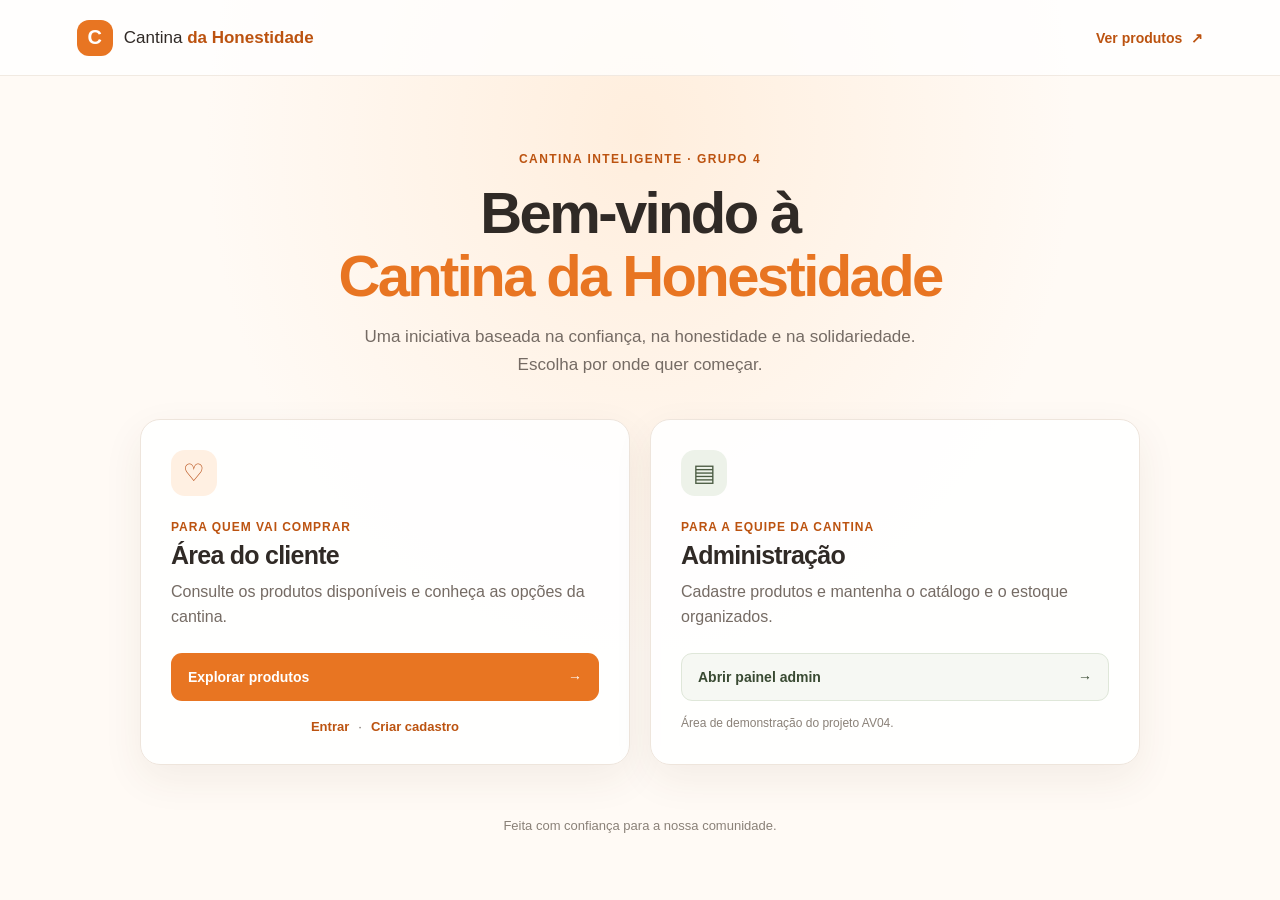
==== src/frontend/index.html @ 980b2676 "feat: recuperar telas e criar pagina inicial" ====
<!DOCTYPE html>
<html lang="pt-BR">
<head>
    <meta charset="UTF-8">
    <meta name="viewport" content="width=device-width, initial-scale=1.0">
    <meta name="theme-color" content="#fffaf5">
    <meta name="description" content="Acesse a Cantina da Honestidade como cliente ou administrador.">
    <title>Início | Cantina da Honestidade</title>
    <link rel="stylesheet" href="css/home.css">
</head>
<body>
    <header class="topo">
        <a class="marca" href="/" aria-label="Cantina da Honestidade — início">
            <span class="marca-icone" aria-hidden="true">C</span>
            <span>Cantina <strong>da Honestidade</strong></span>
        </a>
        <a class="atalho-topo" href="html/catalogo_produtos.html">Ver produtos <span aria-hidden="true">↗</span></a>
    </header>

    <main>
        <section class="apresentacao" aria-labelledby="titulo-principal">
            <p class="etiqueta">Cantina Inteligente · Grupo 4</p>
            <h1 id="titulo-principal">Bem-vindo à<br><span>Cantina da Honestidade</span></h1>
            <p class="subtitulo">Uma iniciativa baseada na confiança, na honestidade e na solidariedade. Escolha por onde quer começar.</p>
        </section>

        <section class="opcoes" aria-label="Escolha uma área">
            <article class="cartao cartao-cliente">
                <div class="cartao-icone cliente-icone" aria-hidden="true">♡</div>
                <p class="cartao-etiqueta">Para quem vai comprar</p>
                <h2>Área do cliente</h2>
                <p>Consulte os produtos disponíveis e conheça as opções da cantina.</p>
                <a class="botao botao-principal" href="html/catalogo_produtos.html">Explorar produtos <span aria-hidden="true">→</span></a>
                <div class="links-secundarios">
                    <a href="html/login.html">Entrar</a>
                    <span aria-hidden="true">·</span>
                    <a href="html/cadastro.html">Criar cadastro</a>
                </div>
            </article>

            <article class="cartao cartao-admin">
                <div class="cartao-icone admin-icone" aria-hidden="true">▤</div>
                <p class="cartao-etiqueta">Para a equipe da cantina</p>
                <h2>Administração</h2>
                <p>Cadastre produtos e mantenha o catálogo e o estoque organizados.</p>
                <a class="botao botao-secundario" href="html/catalogo_produtos_adm.html">Abrir painel admin <span aria-hidden="true">→</span></a>
                <p class="nota-admin">Área de demonstração do projeto AV04.</p>
            </article>
        </section>

        <p class="rodape">Feita com confiança para a nossa comunidade.</p>
    </main>
</body>
</html>
---- src/frontend/css/home.css ----
:root {
    color-scheme: light;
    --laranja: #e87522;
    --laranja-escuro: #bc5310;
    --texto: #302a26;
    --texto-suave: #756b64;
    --fundo: #fffaf5;
    --borda: #eee5dc;
}

* { box-sizing: border-box; }

body {
    min-height: 100vh;
    margin: 0;
    color: var(--texto);
    background:
        radial-gradient(ellipse at 50% 15%, rgba(255, 225, 195, .48), transparent 48%),
        var(--fundo);
    font-family: Inter, 'Segoe UI', Arial, sans-serif;
}

a { color: inherit; text-decoration: none; }

.topo {
    display: flex;
    min-height: 76px;
    align-items: center;
    justify-content: space-between;
    padding: 0 clamp(20px, 6vw, 88px);
    border-bottom: 1px solid rgba(238, 229, 220, .8);
    background: rgba(255, 255, 255, .78);
}

.marca { display: inline-flex; align-items: center; gap: 11px; font-size: 17px; }
.marca strong { color: var(--laranja-escuro); }
.marca-icone {
    display: grid;
    width: 36px;
    height: 36px;
    place-items: center;
    border-radius: 12px;
    color: #fff;
    background: var(--laranja);
    font-family: Inter, 'Segoe UI', Arial, sans-serif;
    font-size: 20px;
    font-weight: 800;
}
.atalho-topo { color: var(--laranja-escuro); font-size: 14px; font-weight: 700; }
.atalho-topo span { margin-left: 5px; }

main { width: min(100% - 40px, 1000px); margin: 0 auto; }
.apresentacao { max-width: 690px; margin: 76px auto 40px; text-align: center; }
.etiqueta, .cartao-etiqueta {
    color: var(--laranja-escuro);
    font-size: 12px;
    font-weight: 700;
    letter-spacing: .12em;
    text-transform: uppercase;
}
h1, h2 { font-family: Inter, 'Segoe UI', Arial, sans-serif; }
h1 { margin: 16px 0; font-size: clamp(36px, 6vw, 58px); line-height: 1.08; letter-spacing: -.045em; }
h1 span { color: var(--laranja); }
.subtitulo { max-width: 560px; margin: 0 auto; color: var(--texto-suave); font-size: 17px; line-height: 1.65; }

.opcoes { display: grid; grid-template-columns: repeat(2, minmax(0, 1fr)); gap: 20px; }
.cartao {
    padding: 30px;
    border: 1px solid var(--borda);
    border-radius: 20px;
    background: rgba(255, 255, 255, .92);
    box-shadow: 0 14px 40px rgba(79, 53, 31, .07);
}
.cartao-icone { display: grid; width: 46px; height: 46px; place-items: center; border-radius: 14px; font-size: 24px; }
.cliente-icone { color: #b64c13; background: #fff0e2; }
.admin-icone { color: #4a5b42; background: #edf2e9; }
.cartao-etiqueta { margin: 24px 0 7px; letter-spacing: .08em; }
h2 { margin: 0; font-size: 25px; letter-spacing: -.03em; }
.cartao > p:not(.cartao-etiqueta):not(.nota-admin) { min-height: 48px; margin: 10px 0 23px; color: var(--texto-suave); line-height: 1.55; }
.botao { display: flex; min-height: 48px; align-items: center; justify-content: space-between; padding: 0 16px; border: 1px solid transparent; border-radius: 11px; font-size: 14px; font-weight: 700; transition: transform .18s ease, box-shadow .18s ease, background .18s ease; }
.botao:hover { transform: translateY(-2px); box-shadow: 0 8px 18px rgba(66, 43, 25, .12); }
.botao:focus-visible, a:focus-visible { outline: 3px solid #f4b27d; outline-offset: 3px; }
.botao-principal { color: #fff; background: var(--laranja); }
.botao-principal:hover { background: #d9681c; }
.botao-secundario { color: #394a32; border-color: #dfe7d9; background: #f6f8f3; }
.botao-secundario:hover { background: #eef3e9; }
.links-secundarios { display: flex; justify-content: center; gap: 9px; margin-top: 18px; color: var(--texto-suave); font-size: 13px; }
.links-secundarios a { color: var(--laranja-escuro); font-weight: 600; }
.links-secundarios a:hover { text-decoration: underline; }
.nota-admin { margin: 15px 0 0; color: #8a8178; font-size: 12px; }
.rodape { padding: 40px 0 28px; color: #8a8178; font-size: 13px; text-align: center; }

@media (max-width: 640px) {
    .topo { min-height: 66px; padding-inline: 18px; }
    .marca { gap: 8px; font-size: 14px; }
    .marca-icone { width: 32px; height: 32px; }
    .atalho-topo { font-size: 12px; }
    main { width: min(100% - 32px, 460px); }
    .apresentacao { margin: 54px auto 30px; }
    .subtitulo { font-size: 15px; }
    .opcoes { grid-template-columns: 1fr; gap: 14px; }
    .cartao { padding: 23px; border-radius: 17px; }
    .cartao-etiqueta { margin-top: 19px; }
    .cartao > p:not(.cartao-etiqueta):not(.nota-admin) { min-height: 0; }
    .rodape { padding-top: 28px; }
}

@media (prefers-reduced-motion: reduce) {
    *, *::before, *::after { scroll-behavior: auto !important; transition-duration: .01ms !important; }
}
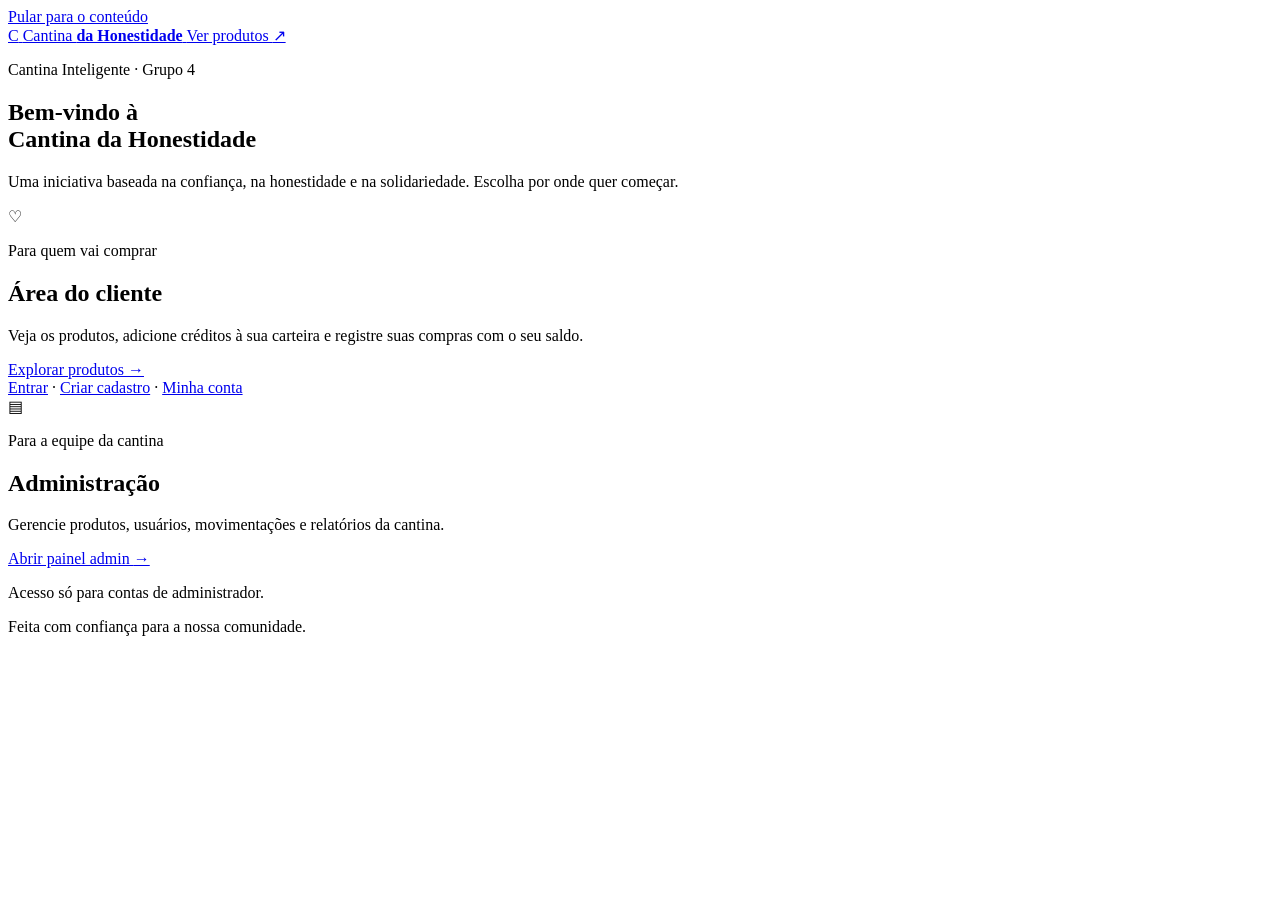
==== commit c0be7af5: "feat(frontend): telas de login, minha conta, compra e painel administrativo - cadastro e login ligad" ====
--- a/src/frontend/index.html
+++ b/src/frontend/index.html
@@ -4,20 +4,22 @@
     <meta charset="UTF-8">
     <meta name="viewport" content="width=device-width, initial-scale=1.0">
     <meta name="theme-color" content="#fffaf5">
-    <meta name="description" content="Acesse a Cantina da Honestidade como cliente ou administrador.">
+    <meta name="description" content="Cantina da Honestidade: veja os produtos, adicione créditos à sua carteira e registre suas compras.">
     <title>Início | Cantina da Honestidade</title>
-    <link rel="stylesheet" href="css/home.css">
+    <link rel="stylesheet" href="/css/home.css">
 </head>
 <body>
+    <a class="pular-conteudo" href="#conteudo-principal">Pular para o conteúdo</a>
+
     <header class="topo">
         <a class="marca" href="/" aria-label="Cantina da Honestidade — início">
             <span class="marca-icone" aria-hidden="true">C</span>
             <span>Cantina <strong>da Honestidade</strong></span>
         </a>
-        <a class="atalho-topo" href="html/catalogo_produtos.html">Ver produtos <span aria-hidden="true">↗</span></a>
+        <a class="atalho-topo" href="/html/catalogo_produtos.html">Ver produtos <span aria-hidden="true">↗</span></a>
     </header>
 
-    <main>
+    <main id="conteudo-principal">
         <section class="apresentacao" aria-labelledby="titulo-principal">
             <p class="etiqueta">Cantina Inteligente · Grupo 4</p>
             <h1 id="titulo-principal">Bem-vindo à<br><span>Cantina da Honestidade</span></h1>
@@ -29,12 +31,14 @@
                 <div class="cartao-icone cliente-icone" aria-hidden="true">♡</div>
                 <p class="cartao-etiqueta">Para quem vai comprar</p>
                 <h2>Área do cliente</h2>
-                <p>Consulte os produtos disponíveis e conheça as opções da cantina.</p>
-                <a class="botao botao-principal" href="html/catalogo_produtos.html">Explorar produtos <span aria-hidden="true">→</span></a>
+                <p>Veja os produtos, adicione créditos à sua carteira e registre suas compras com o seu saldo.</p>
+                <a class="botao botao-principal" href="/html/catalogo_produtos.html">Explorar produtos <span aria-hidden="true">→</span></a>
                 <div class="links-secundarios">
-                    <a href="html/login.html">Entrar</a>
+                    <a href="/html/login.html">Entrar</a>
                     <span aria-hidden="true">·</span>
-                    <a href="html/cadastro.html">Criar cadastro</a>
+                    <a href="/html/cadastro.html">Criar cadastro</a>
+                    <span aria-hidden="true">·</span>
+                    <a href="/html/minha_conta.html">Minha conta</a>
                 </div>
             </article>
 
@@ -42,9 +46,9 @@
                 <div class="cartao-icone admin-icone" aria-hidden="true">▤</div>
                 <p class="cartao-etiqueta">Para a equipe da cantina</p>
                 <h2>Administração</h2>
-                <p>Cadastre produtos e mantenha o catálogo e o estoque organizados.</p>
-                <a class="botao botao-secundario" href="html/catalogo_produtos_adm.html">Abrir painel admin <span aria-hidden="true">→</span></a>
-                <p class="nota-admin">Área de demonstração do projeto AV04.</p>
+                <p>Gerencie produtos, usuários, movimentações e relatórios da cantina.</p>
+                <a class="botao botao-secundario" href="/html/catalogo_produtos_adm.html">Abrir painel admin <span aria-hidden="true">→</span></a>
+                <p class="nota-admin">Acesso só para contas de administrador.</p>
             </article>
         </section>
 
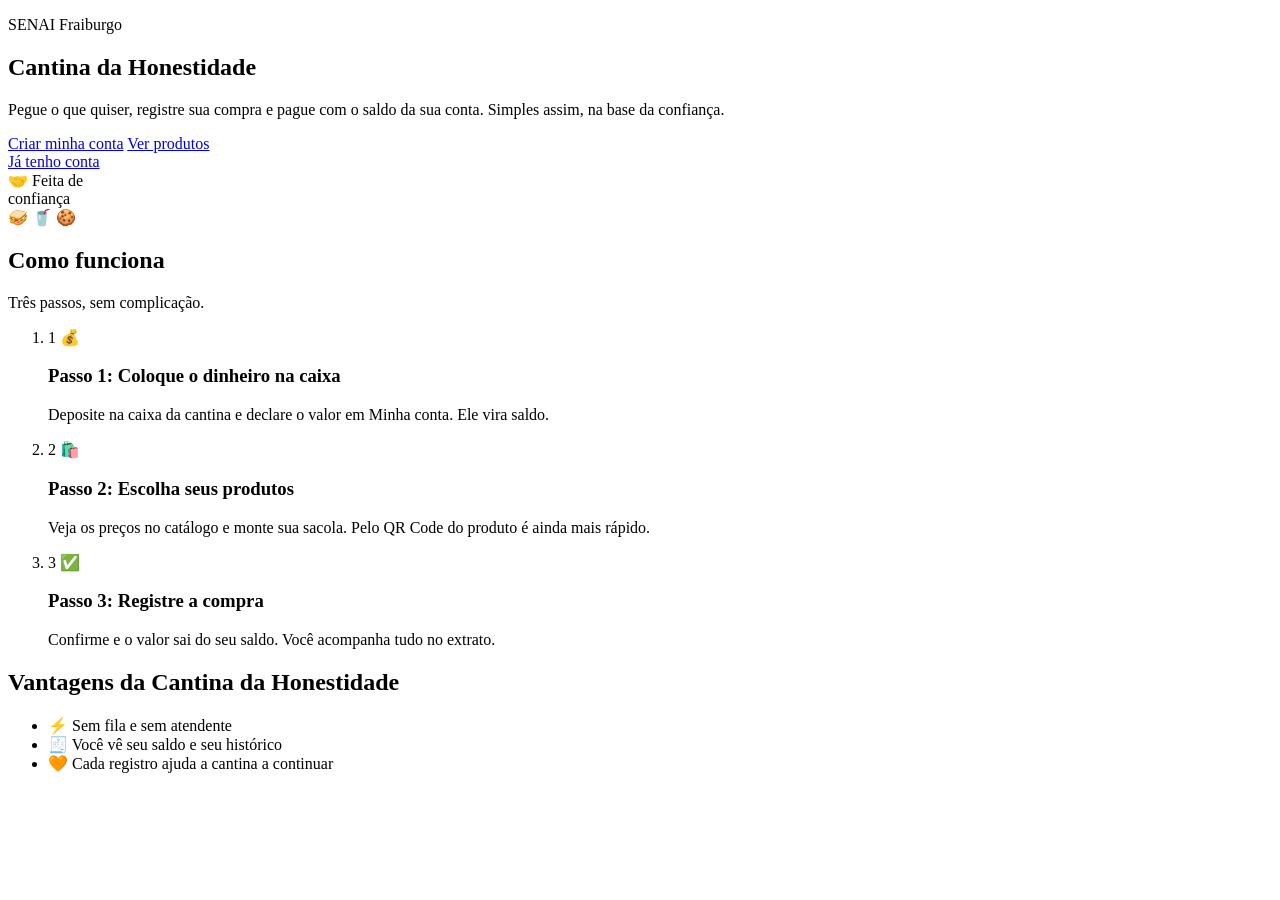
==== commit 854db234: "feat(frontend): QR Codes, troca de senha, home nova e acessibilidade - painel: tela de QR Codes para" ====
--- a/src/frontend/index.html
+++ b/src/frontend/index.html
@@ -3,56 +3,131 @@
 <head>
     <meta charset="UTF-8">
     <meta name="viewport" content="width=device-width, initial-scale=1.0">
-    <meta name="theme-color" content="#fffaf5">
-    <meta name="description" content="Cantina da Honestidade: veja os produtos, adicione créditos à sua carteira e registre suas compras.">
+    <meta name="theme-color" content="#fffaf4">
+    <meta name="description" content="Cantina da Honestidade do SENAI Fraiburgo: pegue o que quiser, registre sua compra e pague com o saldo da sua conta.">
     <title>Início | Cantina da Honestidade</title>
+    <link rel="stylesheet" href="/css/base.css">
     <link rel="stylesheet" href="/css/home.css">
 </head>
 <body>
-    <a class="pular-conteudo" href="#conteudo-principal">Pular para o conteúdo</a>
-
-    <header class="topo">
-        <a class="marca" href="/" aria-label="Cantina da Honestidade — início">
-            <span class="marca-icone" aria-hidden="true">C</span>
-            <span>Cantina <strong>da Honestidade</strong></span>
-        </a>
-        <a class="atalho-topo" href="/html/catalogo_produtos.html">Ver produtos <span aria-hidden="true">↗</span></a>
-    </header>
+    <div id="header-container"></div>
 
     <main id="conteudo-principal">
-        <section class="apresentacao" aria-labelledby="titulo-principal">
-            <p class="etiqueta">Cantina Inteligente · Grupo 4</p>
-            <h1 id="titulo-principal">Bem-vindo à<br><span>Cantina da Honestidade</span></h1>
-            <p class="subtitulo">Uma iniciativa baseada na confiança, na honestidade e na solidariedade. Escolha por onde quer começar.</p>
+
+        <!-- ABERTURA -->
+        <section class="abertura" aria-labelledby="titulo-principal">
+            <div class="container abertura-conteudo">
+                <div class="abertura-texto">
+                    <p class="sobretitulo">SENAI Fraiburgo</p>
+                    <h1 id="titulo-principal">Cantina da <span>Honestidade</span></h1>
+                    <p class="frase-abertura">
+                        Pegue o que quiser, registre sua compra e pague com o saldo da sua conta.
+                        Simples assim, na base da confiança.
+                    </p>
+
+                    <!-- Visitante: é o que aparece sem JavaScript e para quem ainda não entrou. -->
+                    <div class="acoes-abertura" id="acoes-visitante">
+                        <div class="botoes-abertura">
+                            <a class="botao botao-principal" href="/html/cadastro.html">Criar minha conta</a>
+                            <a class="botao botao-secundario" href="/html/catalogo_produtos.html">Ver produtos</a>
+                        </div>
+                        <a class="link-acao" href="/html/login.html">Já tenho conta</a>
+                    </div>
+
+                    <!-- Quem já entrou: o home.js preenche o nome e o saldo e mostra este bloco
+                         no lugar do bloco de visitante. -->
+                    <div class="acoes-abertura" id="acoes-logado" hidden>
+                        <p class="saudacao-abertura" id="saudacao-inicio">Olá!</p>
+                        <p class="saldo-abertura">
+                            <span>Seu saldo:</span>
+                            <strong id="saldo-inicio">—</strong>
+                        </p>
+                        <div class="botoes-abertura">
+                            <a class="botao botao-principal" href="/html/catalogo_produtos.html">Ver produtos</a>
+                            <a class="botao botao-secundario" href="/html/minha_conta.html#creditos">Adicionar crédito</a>
+                            <!-- Só para administradores (o home.js tira o hidden). -->
+                            <a class="botao botao-painel" id="botao-painel" href="/html/catalogo_produtos_adm.html" hidden>Abrir painel da administração</a>
+                        </div>
+                    </div>
+                </div>
+
+                <!-- Ilustração decorativa feita só com CSS -->
+                <div class="abertura-ilustracao" aria-hidden="true">
+                    <div class="selo-confianca">
+                        <span class="selo-emoji">🤝</span>
+                        <span class="selo-texto">Feita de<br>confiança</span>
+                    </div>
+                    <span class="bolha bolha-1">🥪</span>
+                    <span class="bolha bolha-2">🥤</span>
+                    <span class="bolha bolha-3">🍪</span>
+                </div>
+            </div>
         </section>
 
-        <section class="opcoes" aria-label="Escolha uma área">
-            <article class="cartao cartao-cliente">
-                <div class="cartao-icone cliente-icone" aria-hidden="true">♡</div>
-                <p class="cartao-etiqueta">Para quem vai comprar</p>
-                <h2>Área do cliente</h2>
-                <p>Veja os produtos, adicione créditos à sua carteira e registre suas compras com o seu saldo.</p>
-                <a class="botao botao-principal" href="/html/catalogo_produtos.html">Explorar produtos <span aria-hidden="true">→</span></a>
-                <div class="links-secundarios">
-                    <a href="/html/login.html">Entrar</a>
-                    <span aria-hidden="true">·</span>
-                    <a href="/html/cadastro.html">Criar cadastro</a>
-                    <span aria-hidden="true">·</span>
-                    <a href="/html/minha_conta.html">Minha conta</a>
+        <!-- COMO FUNCIONA -->
+        <section class="como-funciona" aria-labelledby="titulo-como-funciona">
+            <div class="container">
+                <div class="cabecalho-secao">
+                    <h2 id="titulo-como-funciona">Como funciona</h2>
+                    <p>Três passos, sem complicação.</p>
                 </div>
-            </article>
 
-            <article class="cartao cartao-admin">
-                <div class="cartao-icone admin-icone" aria-hidden="true">▤</div>
-                <p class="cartao-etiqueta">Para a equipe da cantina</p>
-                <h2>Administração</h2>
-                <p>Gerencie produtos, usuários, movimentações e relatórios da cantina.</p>
-                <a class="botao botao-secundario" href="/html/catalogo_produtos_adm.html">Abrir painel admin <span aria-hidden="true">→</span></a>
-                <p class="nota-admin">Acesso só para contas de administrador.</p>
-            </article>
+                <!-- role="list": mantém a lista para leitores de tela mesmo sem os marcadores -->
+                <ol class="passos" role="list">
+                    <li class="passo">
+                        <div class="topo-passo" aria-hidden="true">
+                            <span class="numero-passo">1</span>
+                            <span class="icone-passo">💰</span>
+                        </div>
+                        <h3><span class="somente-leitor">Passo 1: </span>Coloque o dinheiro na caixa</h3>
+                        <p>Deposite na caixa da cantina e declare o valor em Minha conta. Ele vira saldo.</p>
+                    </li>
+                    <li class="passo">
+                        <div class="topo-passo" aria-hidden="true">
+                            <span class="numero-passo">2</span>
+                            <span class="icone-passo">🛍️</span>
+                        </div>
+                        <h3><span class="somente-leitor">Passo 2: </span>Escolha seus produtos</h3>
+                        <p>Veja os preços no catálogo e monte sua sacola. Pelo QR Code do produto é ainda mais rápido.</p>
+                    </li>
+                    <li class="passo">
+                        <div class="topo-passo" aria-hidden="true">
+                            <span class="numero-passo">3</span>
+                            <span class="icone-passo">✅</span>
+                        </div>
+                        <h3><span class="somente-leitor">Passo 3: </span>Registre a compra</h3>
+                        <p>Confirme e o valor sai do seu saldo. Você acompanha tudo no extrato.</p>
+                    </li>
+                </ol>
+            </div>
         </section>
 
-        <p class="rodape">Feita com confiança para a nossa comunidade.</p>
+        <!-- FAIXA DE VALORES -->
+        <section class="faixa-valores" aria-labelledby="titulo-vantagens">
+            <div class="container">
+                <!-- Título só para leitores de tela: toda seção tem um cabeçalho que a identifica. -->
+                <h2 id="titulo-vantagens" class="somente-leitor">Vantagens da Cantina da Honestidade</h2>
+                <ul class="lista-valores" role="list">
+                    <li>
+                        <span class="icone-valor" aria-hidden="true">⚡</span>
+                        Sem fila e sem atendente
+                    </li>
+                    <li>
+                        <span class="icone-valor" aria-hidden="true">🧾</span>
+                        Você vê seu saldo e seu histórico
+                    </li>
+                    <li>
+                        <span class="icone-valor" aria-hidden="true">🧡</span>
+                        Cada registro ajuda a cantina a continuar
+                    </li>
+                </ul>
+            </div>
+        </section>
+
     </main>
+
+    <div id="footer-container"></div>
+    <script src="/javascript/base.js"></script>
+    <script src="/javascript/home.js"></script>
 </body>
 </html>
